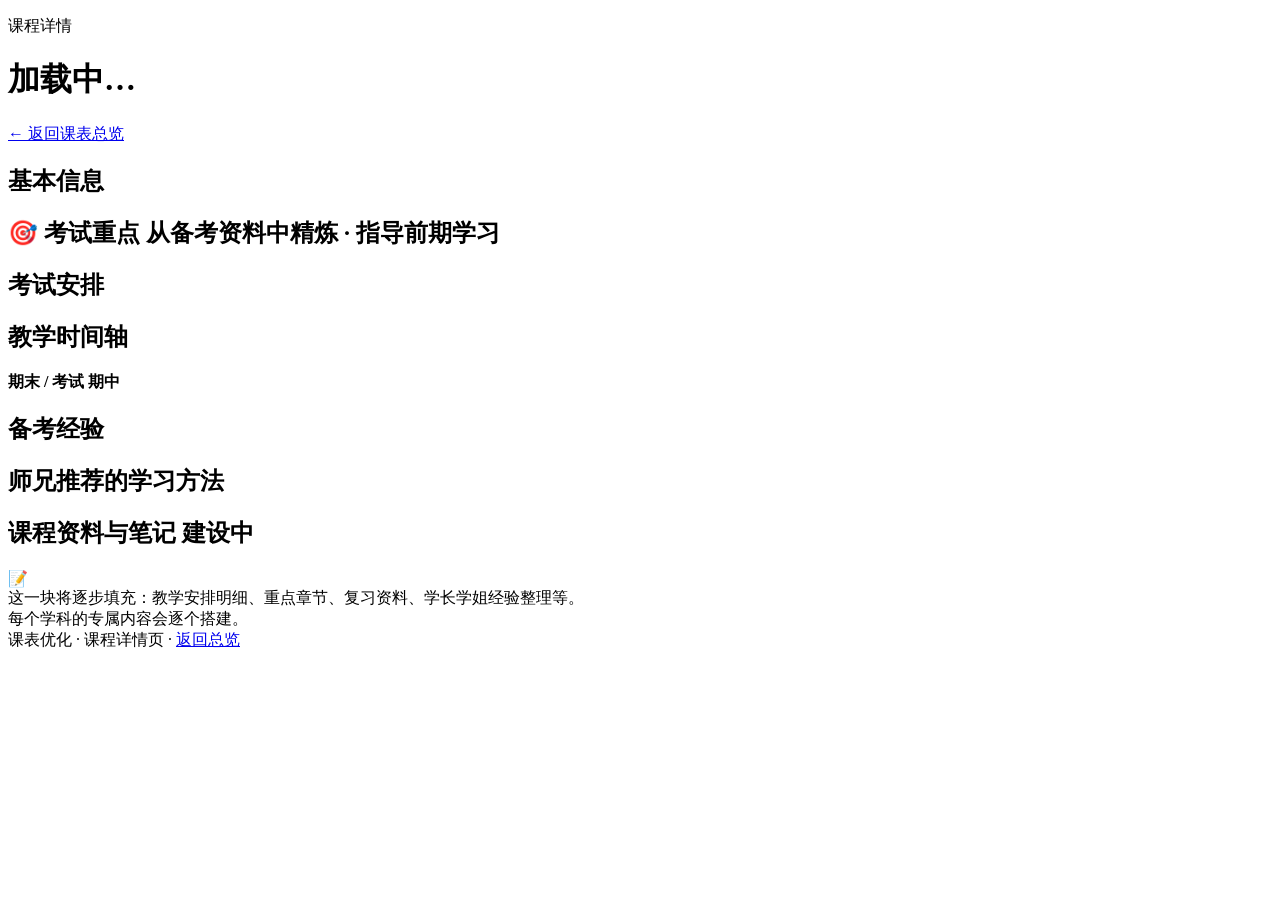
==== course.html @ 2fb1c767 "享福了-可视化课表 专用版" ====
<!DOCTYPE html>
<html lang="zh-CN">
<head>
<meta charset="UTF-8">
<meta name="viewport" content="width=device-width, initial-scale=1.0">
<title>课程详情 · 课表优化</title>
<link rel="stylesheet" href="css/style.css">
</head>
<body>

<header class="hero">
  <p class="kicker">课程详情</p>
  <h1 id="courseTitle">加载中…</h1>
  <p class="sub" id="courseSub"></p>
  <a class="back" href="index.html">← 返回课表总览</a>
</header>

<main>
  <section class="panel" id="infoPanel">
    <h2>基本信息</h2>
    <div class="detail-grid" id="infoGrid"></div>
  </section>

  <section class="panel" id="focusPanel">
    <h2>🎯 考试重点 <span class="hint">从备考资料中精炼 · 指导前期学习</span></h2>
    <div id="focusBody"></div>
  </section>

  <section class="panel" id="examPanel">
    <h2>考试安排</h2>
    <div class="exam-list" id="courseExams"></div>
  </section>

  <section class="panel" id="timelinePanel">
    <h2>教学时间轴</h2>
    <div class="timeline mini-tl" id="courseTimeline"></div>
    <p class="legend">
      <span class="lg lg-final"></span><b>期末 / 考试</b>
      <span class="lg lg-mid"></span><b>期中</b>
    </p>
  </section>

  <section class="panel" id="expPanel">
    <h2>备考经验</h2>
    <div id="courseExp"></div>
  </section>

  <section class="panel" id="methodPanel">
    <h2>师兄推荐的学习方法</h2>
    <div id="methodBody"></div>
  </section>

  <section class="panel">
    <h2>课程资料与笔记 <span class="hint">建设中</span></h2>
    <div class="placeholder">
      <div class="big">📝</div>
      这一块将逐步填充：教学安排明细、重点章节、复习资料、学长学姐经验整理等。<br>
      每个学科的专属内容会逐个搭建。
    </div>
  </section>
</main>

<footer>
  课表优化 · 课程详情页 · <a href="index.html">返回总览</a>
</footer>

<script src="data/courses.js"></script>
<script src="js/main.js"></script>
</body>
</html>
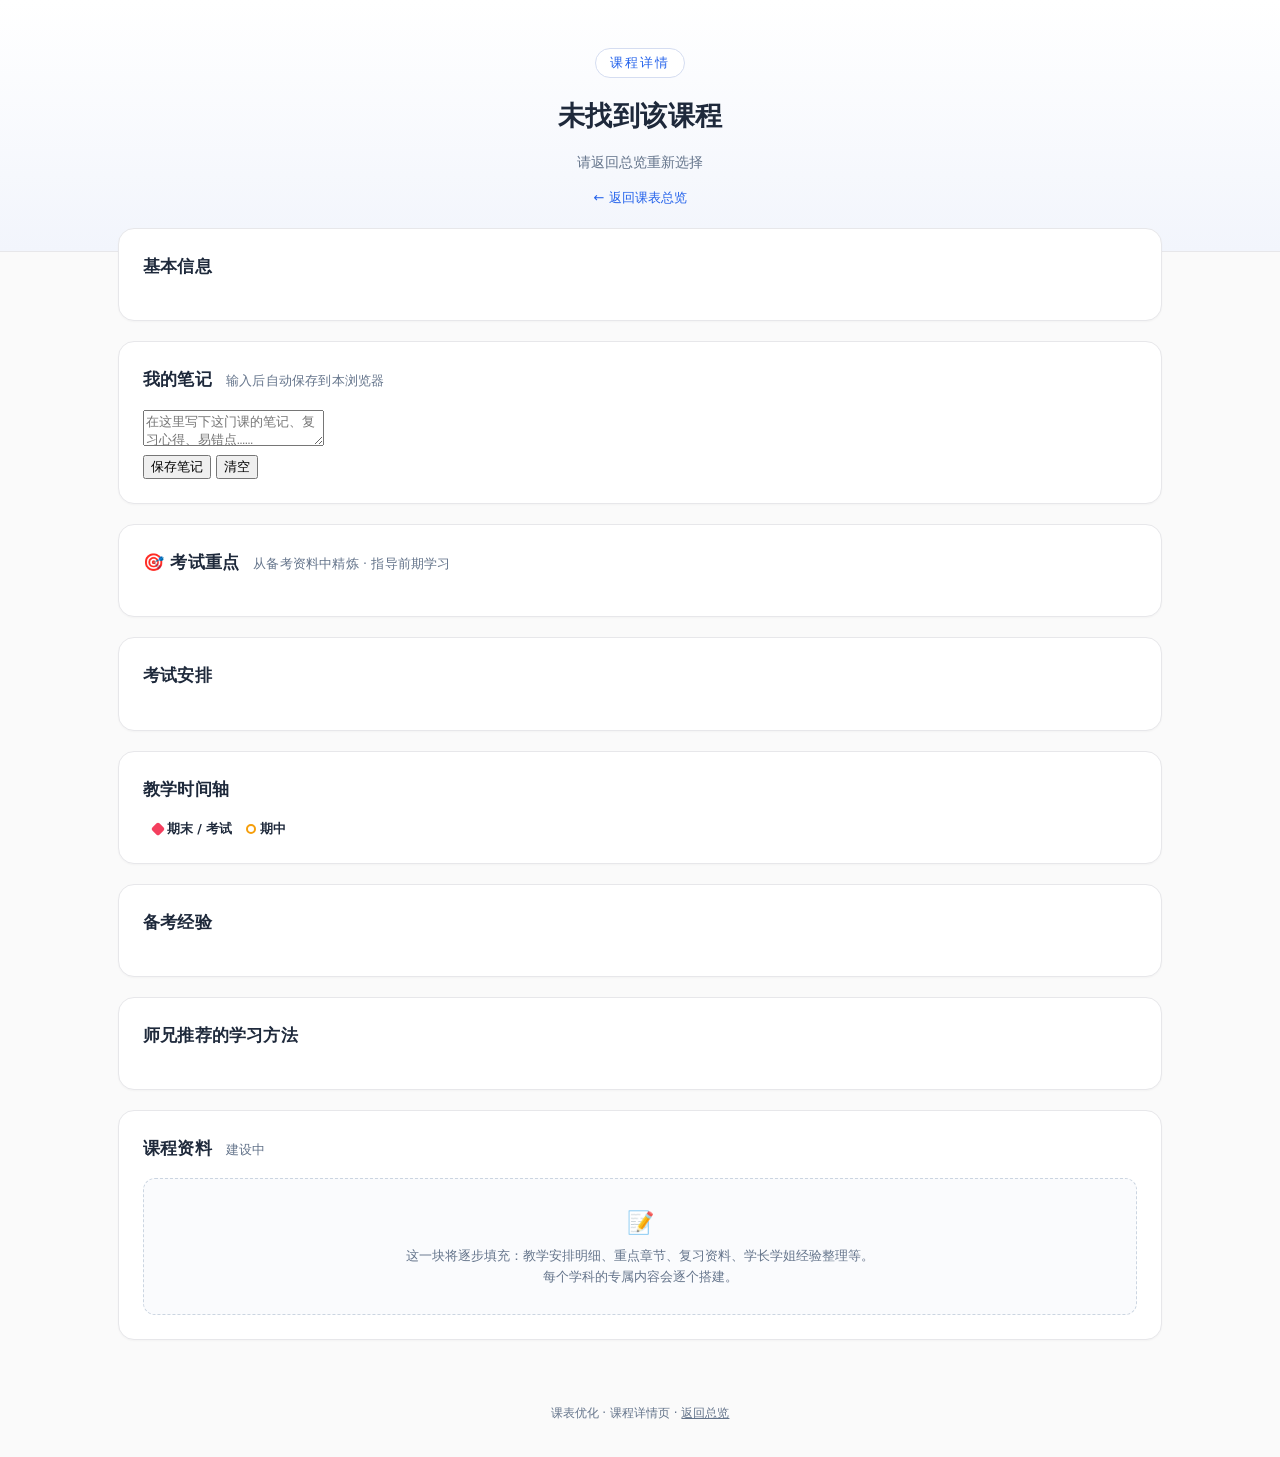
==== commit 7ee65065: "享福了-可视化课表 专用版" ====
--- a/course.html
+++ b/course.html
@@ -19,6 +19,16 @@
   <section class="panel" id="infoPanel">
     <h2>基本信息</h2>
     <div class="detail-grid" id="infoGrid"></div>
+  </section>
+
+  <section class="panel" id="notePanel">
+    <h2>我的笔记 <span class="hint">输入后自动保存到本浏览器</span></h2>
+    <textarea id="courseNote" placeholder="在这里写下这门课的笔记、复习心得、易错点……"></textarea>
+    <div class="note-bar">
+      <button type="button" id="noteSave">保存笔记</button>
+      <button type="button" id="noteClear" class="ghost">清空</button>
+      <span id="noteStatus"></span>
+    </div>
   </section>
 
   <section class="panel" id="focusPanel">
@@ -51,7 +61,7 @@
   </section>
 
   <section class="panel">
-    <h2>课程资料与笔记 <span class="hint">建设中</span></h2>
+    <h2>课程资料 <span class="hint">建设中</span></h2>
     <div class="placeholder">
       <div class="big">📝</div>
       这一块将逐步填充：教学安排明细、重点章节、复习资料、学长学姐经验整理等。<br>
--- a/css/style.css
+++ b/css/style.css
@@ -0,0 +1,357 @@
+:root {
+  --bg: #fafafa;
+  --card: #ffffff;
+  --ink: #1e293b;
+  --muted: #64748b;
+  --line: #e7e7ea;
+  --accent: #2563eb;
+  --accent-dark: #1d4ed8;
+  --exam: #f43f5e;
+  --midterm: #f59e0b;
+  --ok: #059669;
+}
+* { box-sizing: border-box; }
+html { scroll-behavior: smooth; }
+body {
+  margin: 0;
+  font-family: "PingFang SC", "Hiragino Sans GB", "Microsoft YaHei", "Noto Sans SC", system-ui, sans-serif;
+  background: var(--bg);
+  color: var(--ink);
+  line-height: 1.6;
+  -webkit-font-smoothing: antialiased;
+}
+a { color: var(--accent); text-decoration: none; }
+a:hover { text-decoration: underline; }
+
+/* ---------- hero ---------- */
+.hero {
+  background: linear-gradient(180deg, #ffffff 0%, #f2f5fc 100%);
+  color: var(--ink);
+  padding: 48px 24px 42px;
+  text-align: center;
+  border-bottom: 1px solid var(--line);
+}
+.hero .kicker {
+  display: inline-block; font-size: 12.5px; letter-spacing: 2px;
+  color: var(--accent); border: 1px solid #d5ddf1; border-radius: 999px;
+  padding: 4px 14px; margin: 0 0 16px; background: #fff;
+}
+.hero h1 { margin: 0 0 14px; font-size: 27px; letter-spacing: .5px; font-weight: 700; }
+.hero .credit {
+  margin: 0 0 14px; font-size: 13px; color: #55637a;
+  display: inline-block; border: 1px solid var(--line); background: #fff;
+  border-radius: 999px; padding: 4px 16px;
+}
+.hero .sub { margin: 0; color: var(--muted); font-size: 14px; }
+.hero .back { display: inline-block; margin-top: 14px; color: var(--accent); font-size: 13px; }
+.hero .usage {
+  margin: 8px auto 0; max-width: 680px; font-size: 12.5px; color: #6b7688;
+  border-top: 1px solid var(--line); padding-top: 10px;
+}
+.hero .usage + .usage { border-top: none; padding-top: 0; margin-top: 4px; }
+
+main { max-width: 1080px; margin: -24px auto 0; padding: 0 18px 40px; }
+
+/* ---------- top nav ---------- */
+.topnav {
+  display: flex; justify-content: center; flex-wrap: wrap; gap: 8px;
+  margin: 20px 0 18px;
+}
+.topnav a {
+  font-size: 13px; color: #475569; background: #fff; border: 1px solid var(--line);
+  border-radius: 999px; padding: 6px 16px; transition: color .12s, background .12s, border-color .12s;
+}
+.topnav a:hover {
+  color: var(--accent); border-color: #bfdbfe; background: #eff6ff; text-decoration: none;
+}
+
+/* ---------- stats ---------- */
+.stats { display: grid; grid-template-columns: repeat(4, 1fr); gap: 14px; margin-bottom: 22px; }
+.stat {
+  background: var(--card); border: 1px solid var(--line); border-radius: 12px;
+  padding: 18px 14px; text-align: center; box-shadow: 0 1px 2px rgba(15,23,42,.04);
+}
+.stat .num { font-size: 24px; font-weight: 800; color: var(--accent); line-height: 1.25; }
+.stat .num small { font-size: 13px; color: var(--muted); font-weight: 600; }
+.stat .label { font-size: 12.5px; color: var(--muted); margin-top: 3px; }
+
+/* ---------- panels ---------- */
+.panel {
+  background: var(--card); border: 1px solid var(--line); border-radius: 16px;
+  padding: 24px; margin-bottom: 20px; box-shadow: 0 1px 2px rgba(15,23,42,.03);
+}
+.panel h2 { margin: 0 0 16px; font-size: 17px; font-weight: 700; letter-spacing: .2px; }
+.panel h2 .hint { font-size: 12.5px; color: var(--muted); font-weight: 400; margin-left: 8px; }
+
+/* ---------- timeline ---------- */
+.tl-head, .tl-row { display: grid; grid-template-columns: 190px 1fr; gap: 14px; align-items: center; }
+.tl-head { padding-bottom: 4px; }
+.tl-head .tl-spacer { font-size: 12px; color: var(--muted); }
+.tl-scale { position: relative; height: 22px; }
+.tl-scale span { position: absolute; top: 0; font-size: 10.5px; color: var(--muted); transform: translateX(-50%); }
+.tl-row { padding: 6px 0; }
+.tl-label { text-align: right; line-height: 1.3; }
+.tl-name { font-weight: 600; font-size: 14px; display: block; }
+.tl-weeks { font-size: 11px; color: var(--muted); }
+.tl-track { position: relative; height: 30px; }
+.tl-track .wb, .tl-track .wb-alt { position: absolute; top: 0; bottom: 0; border-radius: 6px; z-index: 0; }
+.tl-track .wb { background: #f1f5f9; }
+.tl-track .wb-alt { background: #ffffff; border-left: 1px dashed var(--line); }
+.tl-bar {
+  position: absolute; top: 6px; bottom: 6px; border-radius: 8px; z-index: 1;
+  display: flex; align-items: center; justify-content: center;
+  color: #fff; font-size: 11px; font-weight: 700; letter-spacing: .3px;
+  box-shadow: 0 1px 3px rgba(15,23,42,.18); min-width: 6px; overflow: hidden;
+}
+.tl-bar-text { white-space: nowrap; padding: 0 8px; }
+.mk {
+  position: absolute; top: 10px; width: 10px; height: 10px; z-index: 2;
+  transform: translateX(-50%);
+  box-shadow: 0 0 0 2px rgba(255,255,255,.9);
+}
+.mk-final { background: var(--exam); border-radius: 2px; transform: translateX(-50%) rotate(45deg); }
+.mk-mid { background: #fff; border: 2.5px solid var(--midterm); border-radius: 50%; }
+.legend { margin: 14px 0 0; font-size: 12.5px; color: var(--muted); }
+.legend b { color: var(--ink); font-weight: 600; }
+.lg { display: inline-block; width: 10px; height: 10px; vertical-align: -1px; margin: 0 4px 0 10px; }
+.lg-final { background: var(--exam); border-radius: 2px; transform: rotate(45deg); }
+.lg-mid { background: #fff; border: 2.5px solid var(--midterm); border-radius: 50%; }
+
+/* ---------- exam list ---------- */
+.exam-list { display: grid; grid-template-columns: repeat(auto-fill, minmax(300px, 1fr)); gap: 10px; }
+.exam-item {
+  display: flex; align-items: center; gap: 12px;
+  border: 1px solid var(--line); border-radius: 12px; padding: 10px 14px;
+  background: #fbfcfe;
+}
+.exam-date { font-weight: 700; font-size: 14px; min-width: 78px; }
+.exam-date small { display: block; font-weight: 400; font-size: 11px; color: var(--muted); }
+.badge {
+  display: inline-block; font-size: 11px; font-weight: 600; padding: 2px 9px;
+  border-radius: 999px; white-space: nowrap;
+}
+.b-final { background: #fee2e2; color: #b91c1c; }
+.b-mid { background: #fef3c7; color: #b45309; }
+.b-exam { background: #e0e7ff; color: #4338ca; }
+.exam-course { flex: 1; font-weight: 600; font-size: 13.5px; }
+
+/* ---------- countdown ---------- */
+.cd { display: block; font-size: 11.5px; margin-top: 2px; }
+.cd-soon { color: var(--accent); font-weight: 600; }
+.cd-today { color: var(--exam); font-weight: 700; }
+.cd-done { color: var(--muted); }
+
+/* ---------- focus progress & checkboxes ---------- */
+.focus-prog {
+  display: flex; align-items: center; gap: 12px; flex-wrap: wrap;
+  background: #f0fdf4; border: 1px solid #bbf7d0; border-radius: 12px;
+  padding: 10px 14px; margin-bottom: 14px; font-size: 13px; color: #14532d;
+}
+.focus-prog b { font-size: 15px; color: #15803d; }
+.focus-prog button {
+  margin-left: auto; border: 1px solid #bbf7d0; background: #fff; color: #15803d;
+  border-radius: 999px; padding: 3px 12px; font-size: 12px; cursor: pointer;
+}
+.focus-prog button:hover { background: #dcfce7; }
+.ck-row { display: flex; gap: 8px; align-items: flex-start; cursor: pointer; }
+.ck-row input { margin-top: 3px; accent-color: var(--accent); flex: 0 0 auto; cursor: pointer; }
+.ck-row input:checked + span { color: var(--muted); text-decoration: line-through; }
+
+/* ---------- exam dense ---------- */
+.dense-overview { font-size: 13px; color: #334155; margin-bottom: 16px; }
+.dense-overview p { margin: 0 0 6px; }
+.red-b { color: #dc2626; font-weight: 700; }
+.dense-board { margin-bottom: 24px; }
+.board-head {
+  display: flex; align-items: baseline; gap: 10px; flex-wrap: wrap;
+  border-bottom: 2px solid var(--line); padding-bottom: 8px; margin-bottom: 14px;
+}
+.board-title { font-size: 15px; font-weight: 700; color: var(--accent-dark); }
+.board-range { font-size: 12.5px; color: var(--muted); }
+.board-note {
+  font-size: 12px; color: var(--muted); background: #eef2f7;
+  border-radius: 999px; padding: 2px 10px;
+}
+.board-body { position: relative; padding-left: 0; }
+.board-body::before {
+  content: ""; position: absolute; left: 6px; top: 10px; bottom: 10px;
+  width: 2px; background: #dbe3ee;
+}
+.bnode { display: flex; gap: 14px; align-items: flex-start; position: relative; }
+.bnode-dot {
+  flex: 0 0 14px; width: 14px; height: 14px; margin-top: 15px;
+  border-radius: 50%; background: #fff; border: 3px solid var(--accent); z-index: 1;
+}
+.bnode-dot.mid { border-color: var(--midterm); }
+.bnode-dot.final { border-color: var(--exam); }
+.bnode-dot.exam { border-color: var(--accent); }
+.bcard {
+  border: 1px solid var(--line); border-radius: 12px; background: #fbfcfe;
+  flex: 1; margin-bottom: 4px; overflow: hidden;
+}
+.bcard summary {
+  display: flex; align-items: center; gap: 10px; flex-wrap: wrap;
+  padding: 10px 14px; cursor: pointer; list-style: none;
+}
+.bcard summary::-webkit-details-marker { display: none; }
+.bcard summary::before { content: "▸"; color: var(--accent); font-weight: 700; }
+.bcard[open] summary::before { content: "▾"; }
+.bcard-name { font-weight: 700; font-size: 13.5px; }
+.bcard-meta { font-size: 12px; color: var(--muted); }
+.bcard-detail {
+  border-top: 1px dashed var(--line); padding: 11px 14px; font-size: 12.5px; color: #334155;
+}
+.bcard-detail p { margin: 0 0 6px; }
+.bcard-detail ul { margin: 0 0 9px; padding-left: 18px; }
+.bcard-detail li { margin-bottom: 4px; }
+.bcard-summary {
+  background: #eff6ff; border-radius: 8px; padding: 7px 11px; color: #1e3a8a;
+}
+.dense-todo { color: #b45309; }
+.binterval {
+  display: flex; align-items: center; gap: 8px;
+  margin: 2px 0 4px 12px; padding-left: 6px;
+  font-size: 12.5px; color: var(--muted);
+}
+.binterval .bi-line {
+  display: inline-block; width: 18px; height: 0;
+  border-top: 1.5px dashed #cbd5e1;
+}
+.binterval.short .bi-line { border-color: #f87171; }
+.binterval.short .bi-text { color: #dc2626; font-weight: 700; }
+
+/* ---------- course cards ---------- */
+.cards { display: grid; grid-template-columns: repeat(auto-fill, minmax(310px, 1fr)); gap: 16px; }
+.card {
+  border: 1px solid var(--line); border-radius: 16px; padding: 18px;
+  background: #fff; box-shadow: 0 1px 2px rgba(15,23,42,.03);
+  display: flex; flex-direction: column; gap: 10px;
+  transition: transform .12s ease, box-shadow .12s ease;
+}
+.card:hover { transform: translateY(-2px); box-shadow: 0 8px 24px rgba(15,23,42,.08); }
+.card-head { display: flex; align-items: center; justify-content: space-between; gap: 8px; }
+.card-name { font-size: 16.5px; font-weight: 700; display: flex; align-items: center; gap: 8px; }
+.dot { width: 10px; height: 10px; border-radius: 50%; display: inline-block; }
+.credit { font-size: 12px; font-weight: 700; color: var(--accent-dark); background: #dbeafe; padding: 3px 10px; border-radius: 999px; white-space: nowrap; }
+.card-meta { font-size: 12.5px; color: var(--muted); }
+.card-meta b { color: var(--ink); }
+.ss-label { display: flex; justify-content: space-between; font-size: 12px; color: var(--muted); margin-bottom: 4px; }
+.ss-label b { color: var(--ink); }
+.ss-bar { height: 7px; border-radius: 999px; background: #eef2f7; overflow: hidden; }
+.ss-bar i { display: block; height: 100%; border-radius: 999px; background: linear-gradient(90deg, #38bdf8, #2563eb); }
+.card-exams { font-size: 12px; color: var(--muted); display: flex; flex-wrap: wrap; gap: 6px; }
+.card-exams .badge { font-size: 11px; }
+.typechips { display: flex; flex-wrap: wrap; gap: 5px; }
+.typechip { font-size: 11px; padding: 2px 8px; border-radius: 999px; font-weight: 500; }
+.t-lecture { background: #dbeafe; color: #1d4ed8; }
+.t-skill { background: #ede9fe; color: #6d28d9; }
+.t-clerk { background: #ccfbf1; color: #0f766e; }
+.t-self { background: #fef3c7; color: #b45309; }
+.t-other { background: #f1f5f9; color: #475569; }
+.card-link { margin-top: auto; font-size: 13px; font-weight: 600; }
+.card .status { font-size: 11px; color: #b45309; background: #fef3c7; padding: 2px 8px; border-radius: 999px; }
+.focus-teaser {
+  border: 1px solid #bfdbfe; background: #eff6ff; border-radius: 10px; padding: 10px 12px;
+}
+.focus-teaser-title { font-size: 12px; font-weight: 700; color: #1d4ed8; margin-bottom: 5px; }
+.focus-teaser ul { margin: 0; padding-left: 16px; }
+.focus-teaser li { font-size: 12px; color: #334155; margin-bottom: 2px; }
+
+/* ---------- experience ---------- */
+.exp-list { display: grid; grid-template-columns: repeat(auto-fill, minmax(300px, 1fr)); gap: 10px; }
+.exp-item {
+  display: flex; align-items: center; justify-content: space-between; gap: 10px;
+  border: 1px solid var(--line); border-radius: 12px; padding: 12px 14px; background: #fbfcfe;
+}
+.exp-item .exp-title { font-weight: 600; font-size: 13.5px; }
+.exp-item .exp-meta { font-size: 11.5px; color: var(--muted); }
+.exp-link { font-size: 12.5px; white-space: nowrap; }
+
+/* ---------- course detail page ---------- */
+.detail-grid { display: grid; grid-template-columns: repeat(auto-fit, minmax(170px, 1fr)); gap: 12px; }
+.d-cell { border: 1px solid var(--line); border-radius: 12px; padding: 12px 14px; background: #fbfcfe; }
+.d-cell .k { font-size: 11.5px; color: var(--muted); }
+.d-cell .v { font-size: 15px; font-weight: 700; margin-top: 2px; }
+.d-cell .v small { font-size: 12px; color: var(--muted); font-weight: 400; }
+.placeholder {
+  border: 1.5px dashed #cbd5e1; border-radius: 12px; padding: 26px; text-align: center;
+  color: var(--muted); font-size: 13px; background: #fafbfd;
+}
+.placeholder .big { font-size: 22px; margin-bottom: 6px; }
+.mini-tl { margin: 6px 0 2px; }
+
+/* ---------- exam focus ---------- */
+.focus-summary {
+  border-left: 4px solid var(--accent); background: #eff6ff; border-radius: 0 12px 12px 0;
+  padding: 12px 16px; font-size: 13.5px; margin-bottom: 16px; color: #1e3a8a;
+}
+.focus-sec { margin-top: 18px; }
+.focus-sec h3 {
+  font-size: 14.5px; margin: 0 0 8px; padding-bottom: 6px;
+  border-bottom: 2px solid var(--line); display: flex; align-items: center; gap: 8px;
+}
+.focus-sec h3 .tag {
+  font-size: 10.5px; font-weight: 600; color: #fff; background: var(--accent);
+  border-radius: 999px; padding: 2px 9px;
+}
+.focus-list { list-style: none; margin: 0; padding: 0; }
+.focus-list li {
+  padding: 5px 0 5px 18px; position: relative; font-size: 13.5px; color: #334155;
+}
+.focus-list li::before {
+  content: "▸"; position: absolute; left: 2px; color: var(--accent); font-weight: 700;
+}
+.focus-list li.star::before { content: "★"; color: var(--exam); }
+.kw-wrap { display: flex; flex-wrap: wrap; gap: 7px; }
+.kw {
+  font-size: 12.5px; background: #f1f5f9; border: 1px solid var(--line);
+  border-radius: 999px; padding: 4px 12px; color: #334155;
+}
+.kw.hot { background: #fee2e2; border-color: #fecaca; color: #b91c1c; font-weight: 600; }
+.mne {
+  background: #fffbeb; border: 1px solid #fde68a; border-radius: 10px;
+  padding: 8px 12px; font-size: 13px; color: #92400e; margin-bottom: 8px;
+}
+.mne b { color: #b45309; }
+
+/* ---------- study method & resources ---------- */
+.method-box {
+  border: 1px solid #bbf7d0; background: #f0fdf4; border-radius: 12px;
+  padding: 14px 16px; font-size: 13.5px; color: #14532d; margin-bottom: 14px;
+}
+.method-box .k { font-size: 11.5px; color: #15803d; margin-bottom: 3px; font-weight: 600; }
+.src-badge {
+  display: inline-block; font-size: 11px; font-weight: 600; color: #6d28d9;
+  background: #ede9fe; border-radius: 999px; padding: 2px 10px; margin-left: 8px;
+}
+.res-list { display: grid; grid-template-columns: repeat(auto-fill, minmax(280px, 1fr)); gap: 10px; margin-top: 12px; }
+.res-item {
+  display: flex; align-items: center; justify-content: space-between; gap: 10px;
+  border: 1px solid var(--line); border-radius: 12px; padding: 11px 14px; background: #fbfcfe;
+}
+.res-item .res-title { font-size: 13px; font-weight: 600; }
+.res-item .res-meta { font-size: 11.5px; color: var(--muted); }
+.local-tag {
+  color: #64748b; background: #f1f5f9; border: 1px solid var(--line);
+  padding: 2px 9px; border-radius: 999px; font-size: 11px; font-weight: 600;
+}
+
+ul.note { margin: 10px 0 0; padding-left: 20px; font-size: 13px; color: #475569; }
+ul.note li { margin-bottom: 6px; }
+
+footer { text-align: center; color: var(--muted); font-size: 12px; padding: 4px 0 34px; }
+footer a { color: var(--muted); text-decoration: underline; }
+footer .visits {
+  display: inline-block; border: 1px solid var(--line); background: #fff;
+  border-radius: 999px; padding: 5px 18px; margin: 0 0 10px;
+  font-size: 12.5px; color: #55637a;
+}
+footer .visits span { color: var(--accent); font-weight: 700; }
+
+@media (max-width: 760px) {
+  .stats { grid-template-columns: repeat(2, 1fr); }
+  .tl-head, .tl-row { grid-template-columns: 1fr; gap: 4px; }
+  .tl-label { text-align: left; }
+  .tl-scale { display: none; }
+  .cards { grid-template-columns: 1fr; }
+}
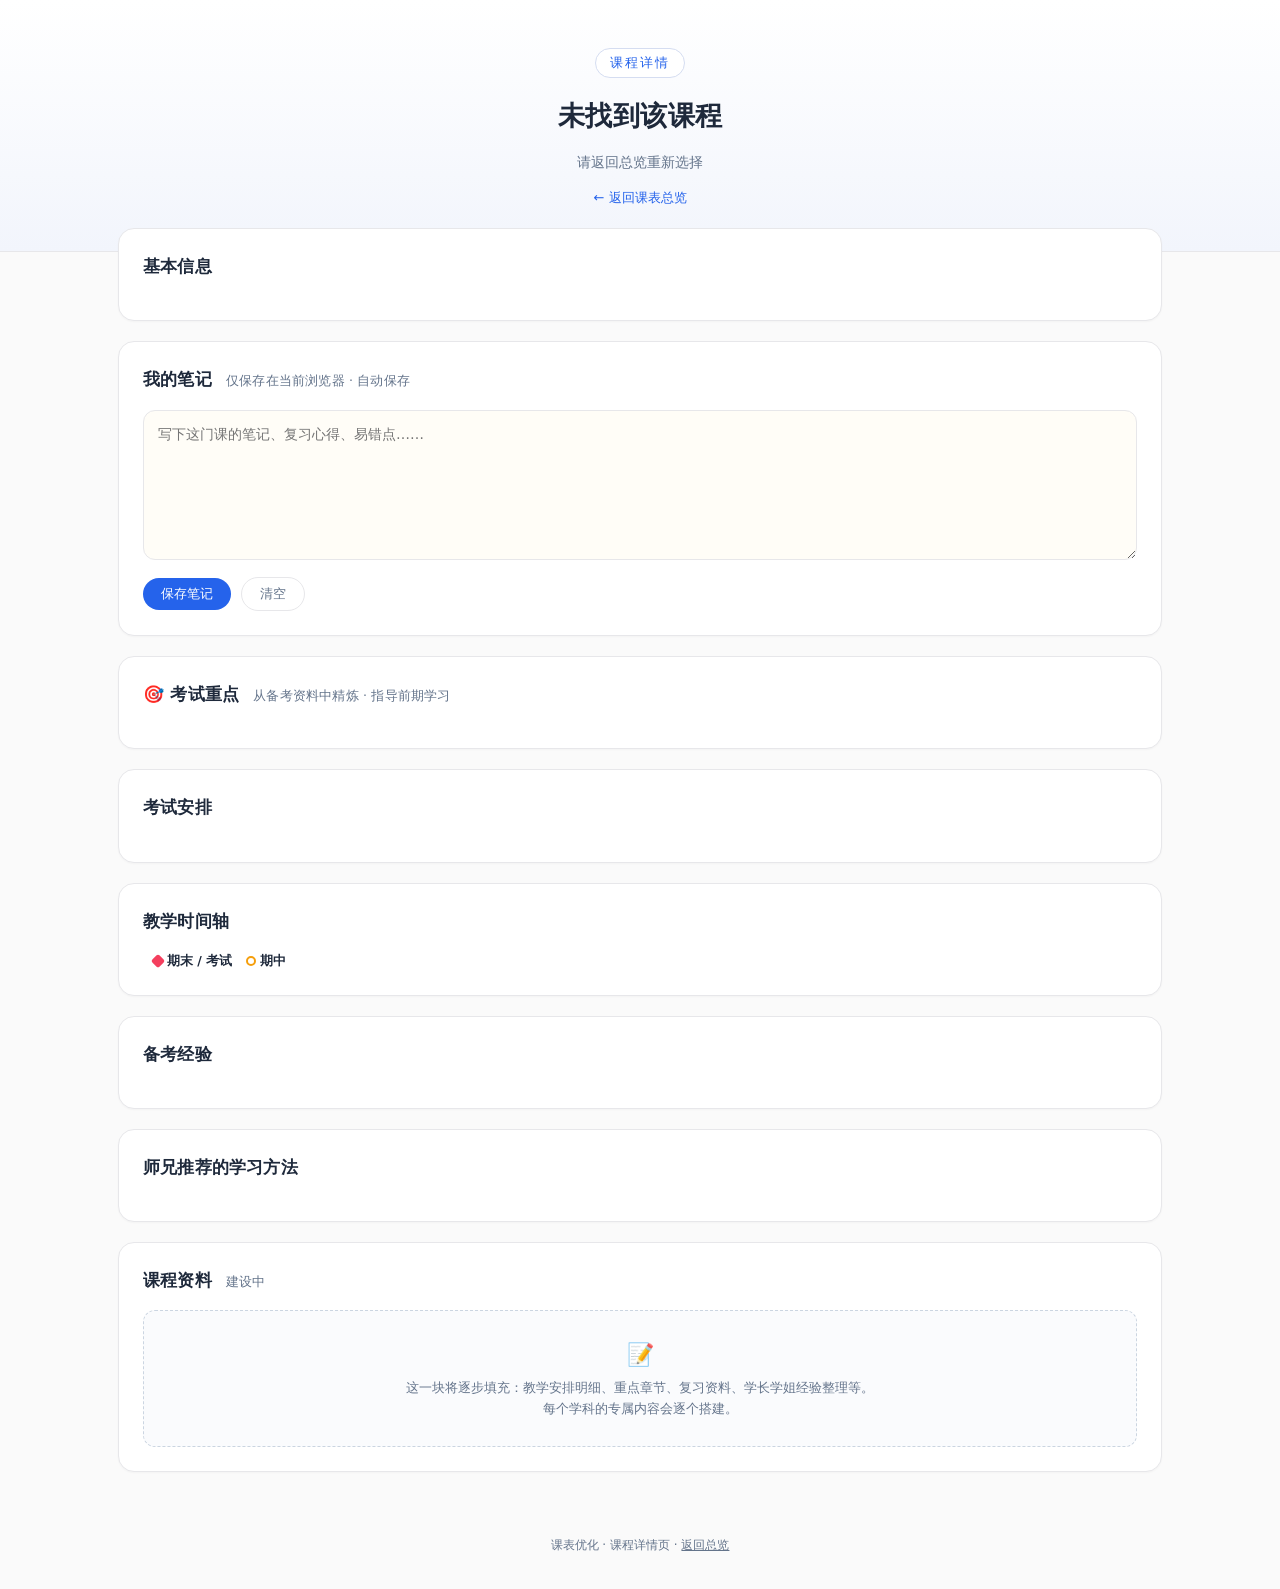
==== commit a56a9103: "享福了-可视化课表 专用版" ====
--- a/course.html
+++ b/course.html
@@ -22,12 +22,14 @@
   </section>
 
   <section class="panel" id="notePanel">
-    <h2>我的笔记 <span class="hint">输入后自动保存到本浏览器</span></h2>
-    <textarea id="courseNote" placeholder="在这里写下这门课的笔记、复习心得、易错点……"></textarea>
-    <div class="note-bar">
-      <button type="button" id="noteSave">保存笔记</button>
-      <button type="button" id="noteClear" class="ghost">清空</button>
-      <span id="noteStatus"></span>
+    <h2>我的笔记 <span class="hint">仅保存在当前浏览器 · 自动保存</span></h2>
+    <div class="note-wrap">
+      <textarea id="courseNote" placeholder="写下这门课的笔记、复习心得、易错点……"></textarea>
+      <div class="note-bar">
+        <button type="button" id="noteSave">保存笔记</button>
+        <button type="button" id="noteClear" class="ghost">清空</button>
+        <span id="noteStatus"></span>
+      </div>
     </div>
   </section>
 
--- a/css/style.css
+++ b/css/style.css
@@ -156,6 +156,26 @@
 .ck-row { display: flex; gap: 8px; align-items: flex-start; cursor: pointer; }
 .ck-row input { margin-top: 3px; accent-color: var(--accent); flex: 0 0 auto; cursor: pointer; }
 .ck-row input:checked + span { color: var(--muted); text-decoration: line-through; }
+
+/* ---------- course note ---------- */
+#courseNote {
+  width: 100%; min-height: 150px; resize: vertical;
+  border: 1px solid var(--line); border-radius: 12px;
+  padding: 12px 14px; font: inherit; font-size: 14px; line-height: 1.7;
+  color: var(--ink); background: #fffdf7; outline: none;
+}
+#courseNote:focus { border-color: #bfdbfe; box-shadow: 0 0 0 3px rgba(37, 99, 235, .08); }
+.note-bar { display: flex; align-items: center; gap: 10px; margin-top: 10px; flex-wrap: wrap; }
+.note-bar button {
+  border: none; background: var(--accent); color: #fff; border-radius: 999px;
+  padding: 7px 18px; font-size: 13px; cursor: pointer;
+}
+.note-bar button:hover { background: var(--accent-dark); }
+.note-bar button.ghost {
+  background: #fff; color: #64748b; border: 1px solid var(--line);
+}
+.note-bar button.ghost:hover { background: #f1f5f9; }
+#noteStatus { font-size: 12px; color: var(--muted); margin-left: auto; }
 
 /* ---------- exam dense ---------- */
 .dense-overview { font-size: 13px; color: #334155; margin-bottom: 16px; }
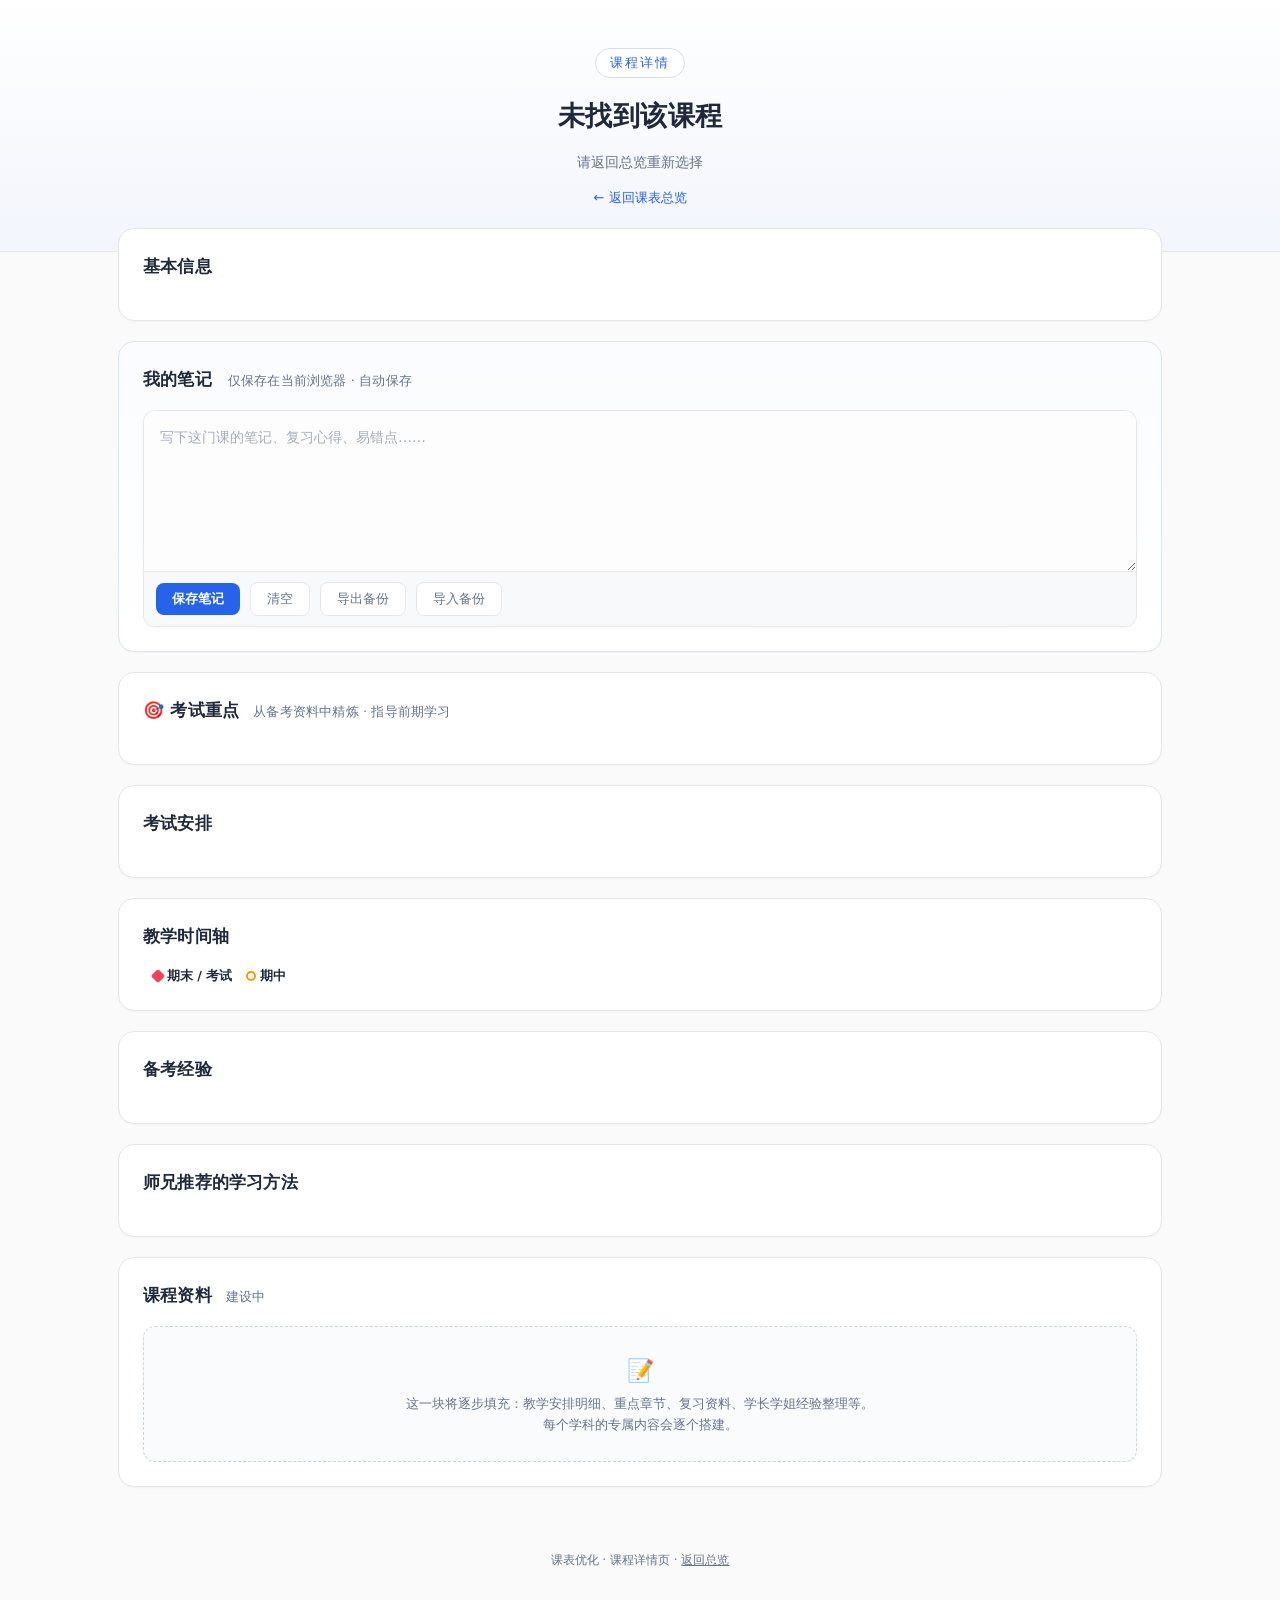
==== commit d2d7e831: "享福了-可视化课表 专用版" ====
--- a/course.html
+++ b/course.html
@@ -28,6 +28,9 @@
       <div class="note-bar">
         <button type="button" id="noteSave">保存笔记</button>
         <button type="button" id="noteClear" class="ghost">清空</button>
+        <button type="button" id="noteExport" class="ghost">导出备份</button>
+        <button type="button" id="noteImport" class="ghost">导入备份</button>
+        <input type="file" id="noteImportFile" accept="application/json,.json" hidden>
         <span id="noteStatus"></span>
       </div>
     </div>
--- a/css/style.css
+++ b/css/style.css
@@ -158,24 +158,39 @@
 .ck-row input:checked + span { color: var(--muted); text-decoration: line-through; }
 
 /* ---------- course note ---------- */
+#notePanel {
+  border-color: #dde5f2;
+  background: linear-gradient(180deg, #fbfcff 0%, #ffffff 100%);
+}
+#notePanel h2 { display: flex; align-items: baseline; gap: 8px; }
+.note-wrap {
+  border: 1px solid var(--line); border-radius: 12px; overflow: hidden;
+  background: #fff; box-shadow: 0 1px 2px rgba(15, 23, 42, .03);
+}
 #courseNote {
-  width: 100%; min-height: 150px; resize: vertical;
-  border: 1px solid var(--line); border-radius: 12px;
-  padding: 12px 14px; font: inherit; font-size: 14px; line-height: 1.7;
-  color: var(--ink); background: #fffdf7; outline: none;
-}
-#courseNote:focus { border-color: #bfdbfe; box-shadow: 0 0 0 3px rgba(37, 99, 235, .08); }
-.note-bar { display: flex; align-items: center; gap: 10px; margin-top: 10px; flex-wrap: wrap; }
+  display: block; width: 100%; min-height: 160px; resize: vertical;
+  border: none; outline: none; padding: 14px 16px;
+  font: inherit; font-size: 14px; line-height: 1.8;
+  color: var(--ink); background: #fdfdfe;
+}
+#courseNote::placeholder { color: #a3adbc; }
+#courseNote:focus { background: #ffffff; }
+.note-bar {
+  display: flex; align-items: center; gap: 10px; flex-wrap: wrap;
+  border-top: 1px solid var(--line); padding: 10px 12px; background: #f8f9fb;
+}
 .note-bar button {
-  border: none; background: var(--accent); color: #fff; border-radius: 999px;
-  padding: 7px 18px; font-size: 13px; cursor: pointer;
+  border: none; border-radius: 8px; padding: 7px 16px;
+  font-size: 13px; font-weight: 600; cursor: pointer;
+  background: var(--accent); color: #fff;
 }
 .note-bar button:hover { background: var(--accent-dark); }
 .note-bar button.ghost {
-  background: #fff; color: #64748b; border: 1px solid var(--line);
+  background: #fff; color: #64748b; border: 1px solid var(--line); font-weight: 500;
 }
 .note-bar button.ghost:hover { background: #f1f5f9; }
 #noteStatus { font-size: 12px; color: var(--muted); margin-left: auto; }
+#noteStatus.saved { color: #059669; font-weight: 600; }
 
 /* ---------- exam dense ---------- */
 .dense-overview { font-size: 13px; color: #334155; margin-bottom: 16px; }
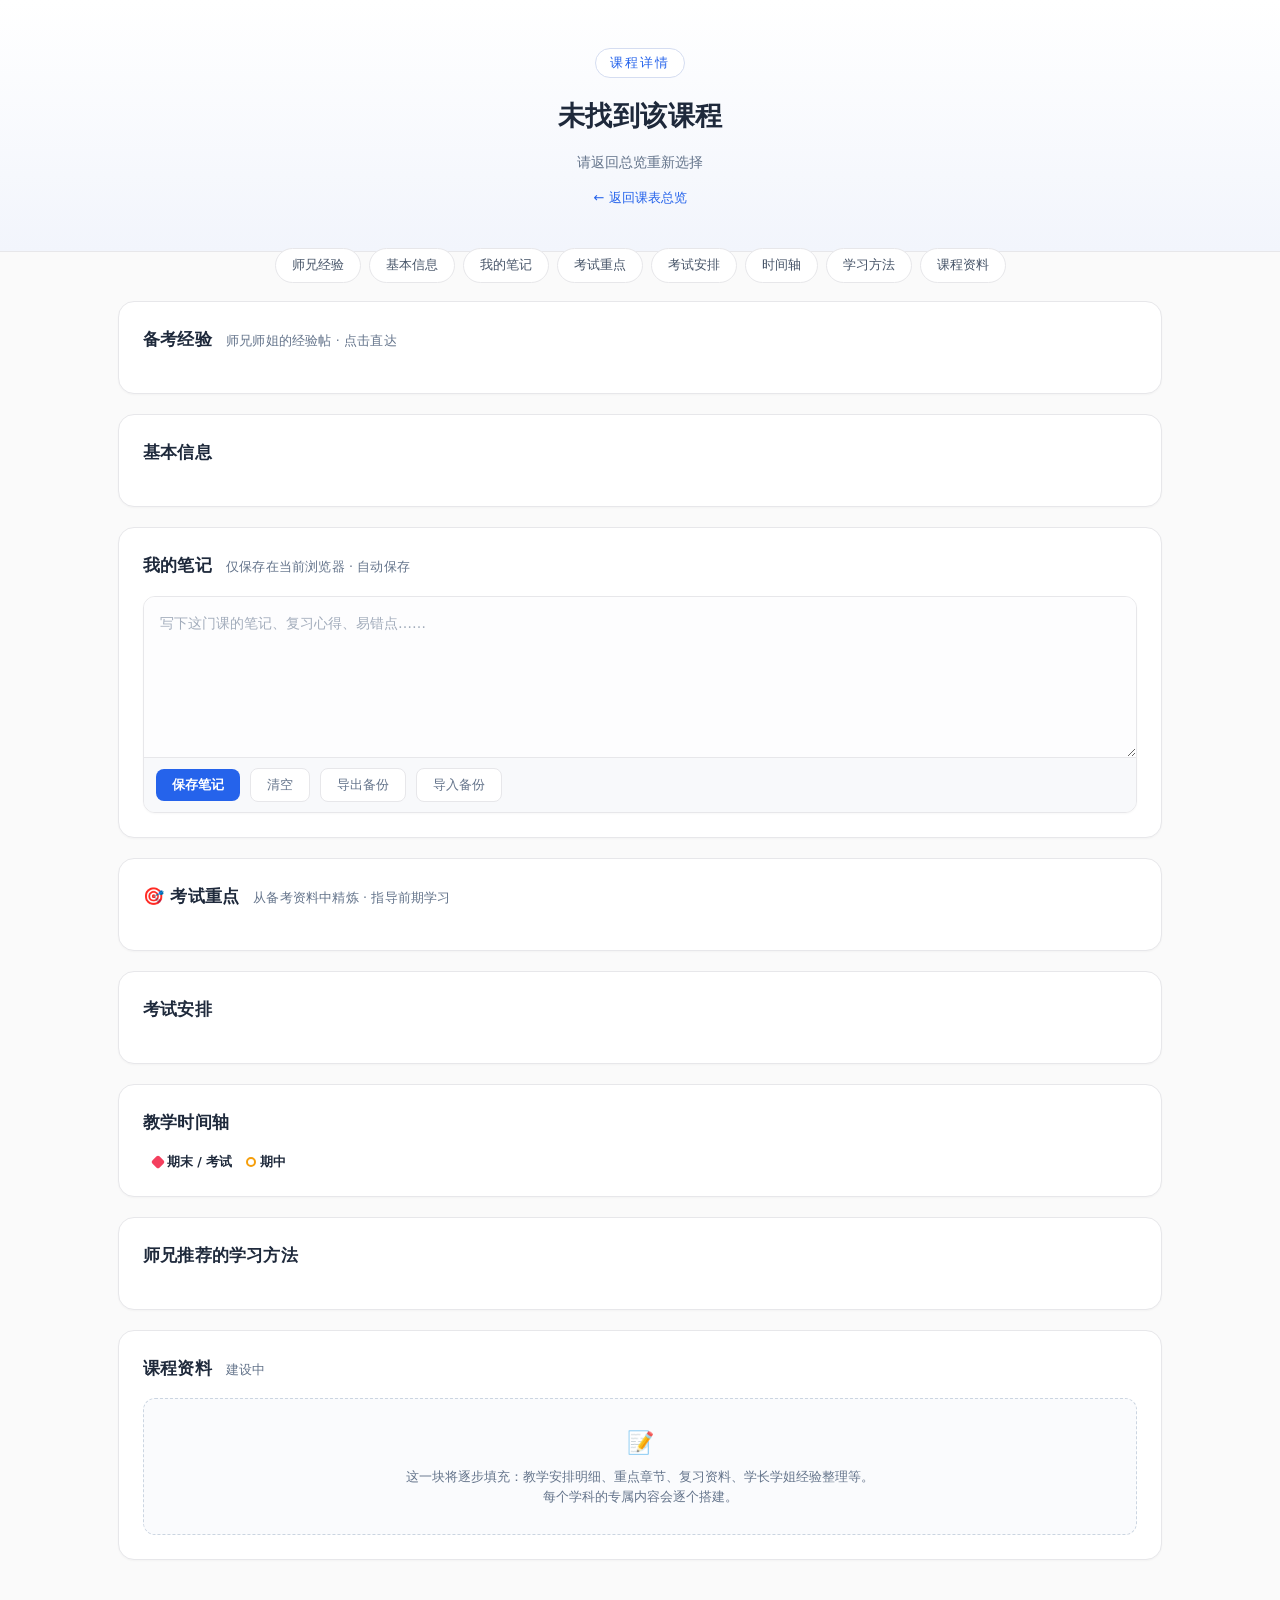
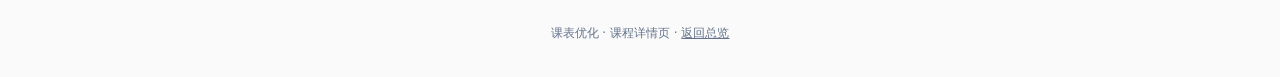
==== commit 18d9002e: "享福了-可视化课表 专用版" ====
--- a/course.html
+++ b/course.html
@@ -16,12 +16,28 @@
 </header>
 
 <main>
-  <section class="panel" id="infoPanel">
+  <nav class="topnav">
+    <a href="#sec-exp">师兄经验</a>
+    <a href="#sec-info">基本信息</a>
+    <a href="#sec-note">我的笔记</a>
+    <a href="#sec-focus">考试重点</a>
+    <a href="#sec-exams">考试安排</a>
+    <a href="#sec-tl">时间轴</a>
+    <a href="#sec-method">学习方法</a>
+    <a href="#sec-files">课程资料</a>
+  </nav>
+
+  <section class="panel" id="sec-exp">
+    <h2>备考经验 <span class="hint">师兄师姐的经验帖 · 点击直达</span></h2>
+    <div id="courseExp"></div>
+  </section>
+
+  <section class="panel" id="sec-info">
     <h2>基本信息</h2>
     <div class="detail-grid" id="infoGrid"></div>
   </section>
 
-  <section class="panel" id="notePanel">
+  <section class="panel" id="sec-note">
     <h2>我的笔记 <span class="hint">仅保存在当前浏览器 · 自动保存</span></h2>
     <div class="note-wrap">
       <textarea id="courseNote" placeholder="写下这门课的笔记、复习心得、易错点……"></textarea>
@@ -36,17 +52,17 @@
     </div>
   </section>
 
-  <section class="panel" id="focusPanel">
+  <section class="panel" id="sec-focus">
     <h2>🎯 考试重点 <span class="hint">从备考资料中精炼 · 指导前期学习</span></h2>
     <div id="focusBody"></div>
   </section>
 
-  <section class="panel" id="examPanel">
+  <section class="panel" id="sec-exams">
     <h2>考试安排</h2>
     <div class="exam-list" id="courseExams"></div>
   </section>
 
-  <section class="panel" id="timelinePanel">
+  <section class="panel" id="sec-tl">
     <h2>教学时间轴</h2>
     <div class="timeline mini-tl" id="courseTimeline"></div>
     <p class="legend">
@@ -55,17 +71,12 @@
     </p>
   </section>
 
-  <section class="panel" id="expPanel">
-    <h2>备考经验</h2>
-    <div id="courseExp"></div>
-  </section>
-
-  <section class="panel" id="methodPanel">
+  <section class="panel" id="sec-method">
     <h2>师兄推荐的学习方法</h2>
     <div id="methodBody"></div>
   </section>
 
-  <section class="panel">
+  <section class="panel" id="sec-files">
     <h2>课程资料 <span class="hint">建设中</span></h2>
     <div class="placeholder">
       <div class="big">📝</div>
--- a/css/style.css
+++ b/css/style.css
@@ -133,7 +133,9 @@
 .b-final { background: #fee2e2; color: #b91c1c; }
 .b-mid { background: #fef3c7; color: #b45309; }
 .b-exam { background: #e0e7ff; color: #4338ca; }
+.b-cet6 { background: #f3e8ff; color: #7e22ce; font-weight: 700; }
 .exam-course { flex: 1; font-weight: 600; font-size: 13.5px; }
+.exam-item.cet6 { border-color: #d8b4fe; background: #faf5ff; }
 
 /* ---------- countdown ---------- */
 .cd { display: block; font-size: 11.5px; margin-top: 2px; }
@@ -220,10 +222,14 @@
 .bnode-dot.mid { border-color: var(--midterm); }
 .bnode-dot.final { border-color: var(--exam); }
 .bnode-dot.exam { border-color: var(--accent); }
+.bnode-dot.cet6 { border-color: #9333ea; }
 .bcard {
   border: 1px solid var(--line); border-radius: 12px; background: #fbfcfe;
   flex: 1; margin-bottom: 4px; overflow: hidden;
 }
+.bcard.cet6 {
+  border-color: #d8b4fe; background: #faf5ff; border-left: 3px solid #9333ea;
+}
 .bcard summary {
   display: flex; align-items: center; gap: 10px; flex-wrap: wrap;
   padding: 10px 14px; cursor: pointer; list-style: none;
@@ -231,6 +237,8 @@
 .bcard summary::-webkit-details-marker { display: none; }
 .bcard summary::before { content: "▸"; color: var(--accent); font-weight: 700; }
 .bcard[open] summary::before { content: "▾"; }
+.bcard.cet6 summary::before { content: "★"; color: #9333ea; }
+.bcard.cet6[open] summary::before { content: "★"; }
 .bcard-name { font-weight: 700; font-size: 13.5px; }
 .bcard-meta { font-size: 12px; color: var(--muted); }
 .bcard-detail {
